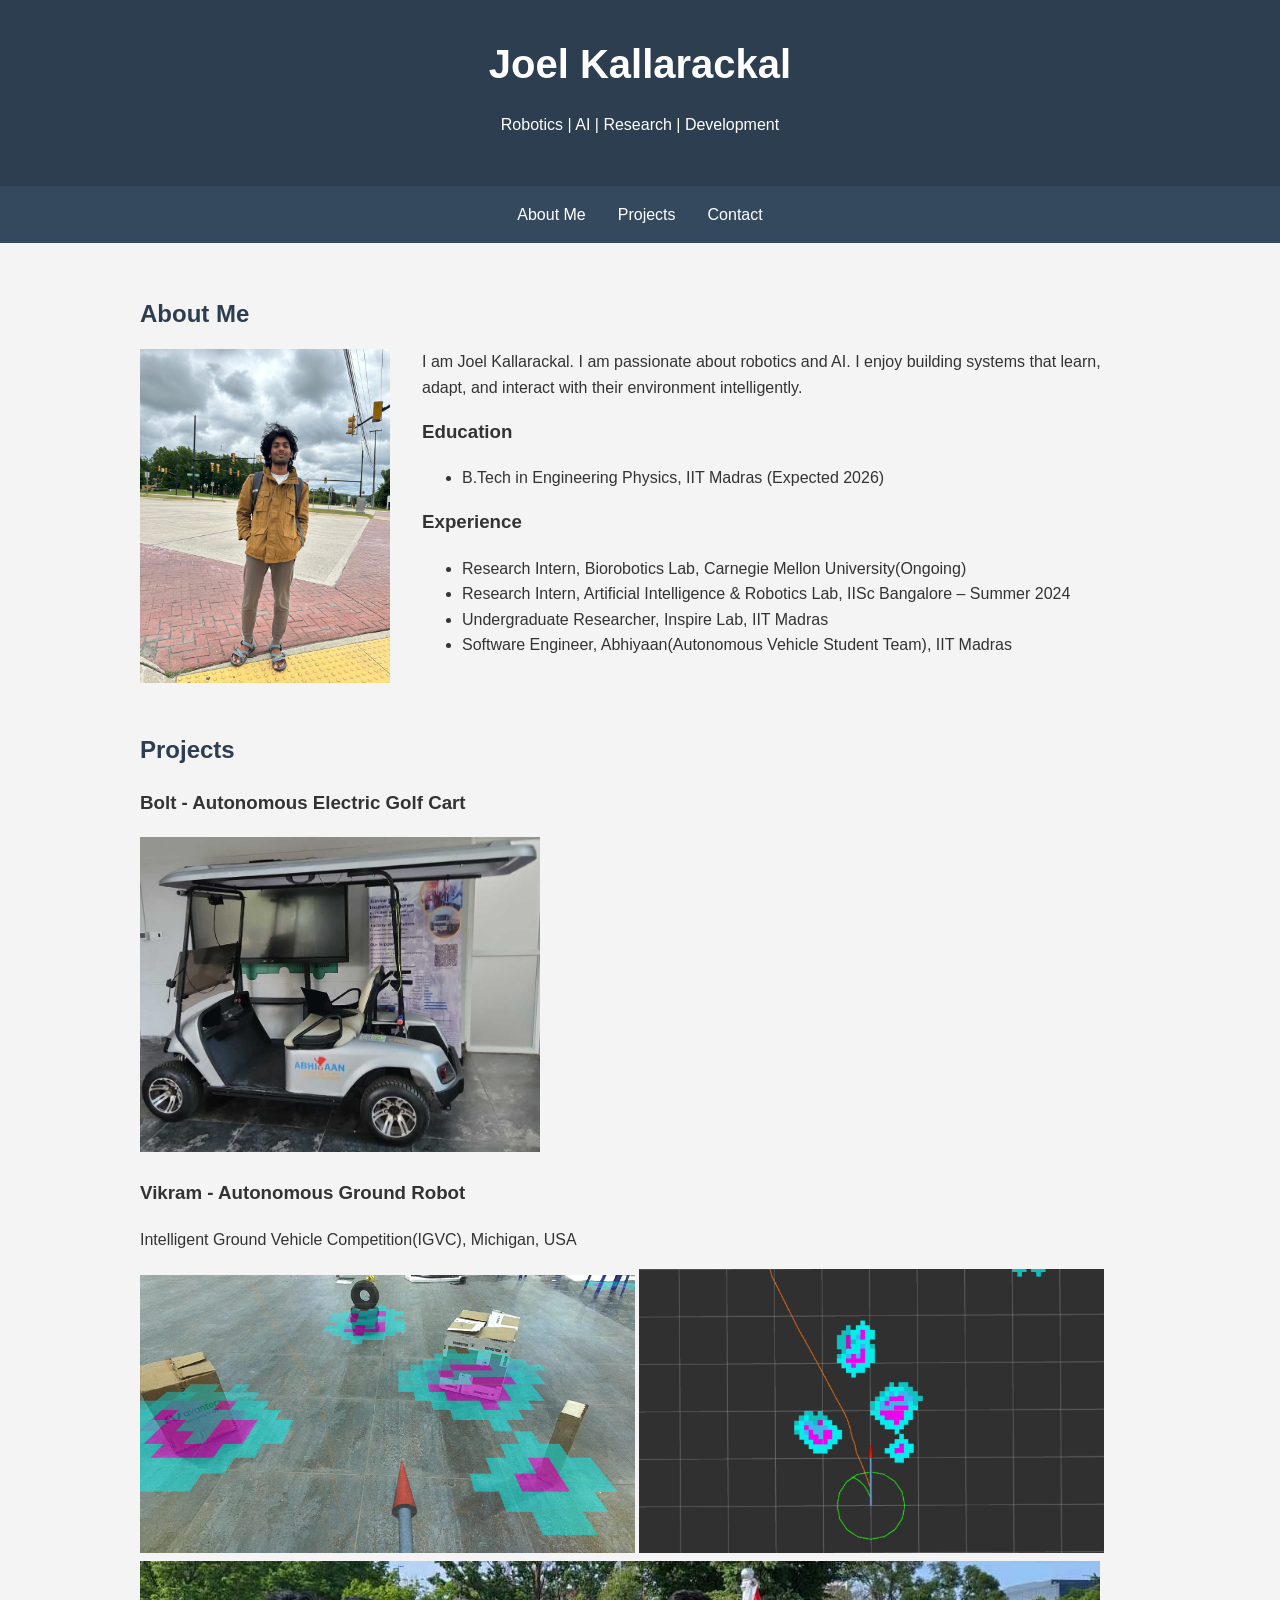
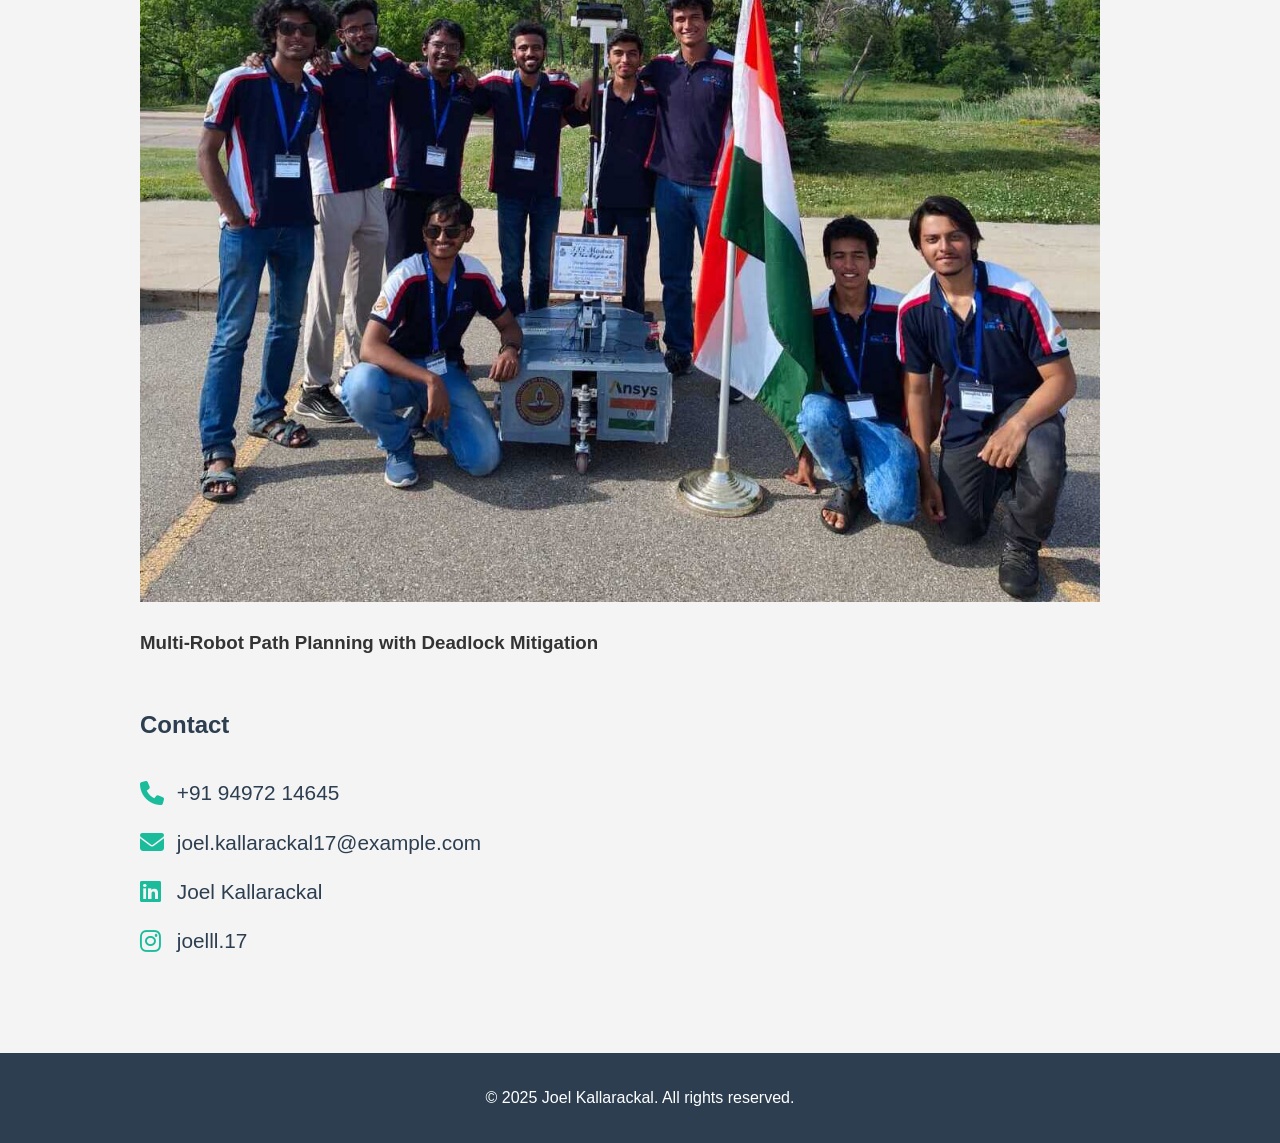
==== index.html @ 94cdd1f2 "minor changes" ====
<!DOCTYPE html>
<html lang="en">
<head>
  <meta charset="UTF-8" />
  <meta name="viewport" content="width=device-width, initial-scale=1" />
  <title>Joel Kallarackal</title>
  <!-- Font Awesome CDN for icons -->
  <link
    rel="stylesheet"
    href="https://cdnjs.cloudflare.com/ajax/libs/font-awesome/6.4.0/css/all.min.css"
    crossorigin="anonymous"
  />
  <style>
    body {
      margin: 0;
      font-family: Arial, sans-serif;
      line-height: 1.6;
      background-color: #f4f4f4;
      color: #333;
    }

    header {
      background: #2c3e50;
      color: #fff;
      padding: 2rem 1rem;
      text-align: center;
    }

    header h1 {
      margin: 0;
      font-size: 2.5rem;
    }

    nav {
      background: #34495e;
      display: flex;
      justify-content: center;
      flex-wrap: wrap;
    }

    nav a {
      color: #fff;
      padding: 1rem;
      text-decoration: none;
      transition: background 0.3s;
    }

    nav a:hover {
      background: #1abc9c;
    }

    .container {
      padding: 2rem;
      max-width: 1000px;
      margin: auto;
    }

    .section {
      margin-bottom: 3rem;
    }

    .section h2 {
      color: #2c3e50;
      margin-bottom: 1rem;
    }

    /* About Me Layout */
        .about-container {
      display: flex;
      flex-wrap: wrap;
      gap: 2rem;
      align-items: flex-start;
    }

    .about-container img {
      max-width: 250px;
      width: 100%;
      height: auto;
      object-fit: cover;
      border-radius: 0; /* Rectangular */
    }

    .about-text {
      flex: 1;
      min-width: 250px;
      margin-top: 0;
    }

    .about-text > * {
      margin-top: 0;
    }


    /* Projects media styling */
    .project-media {
      max-width: 100%;
      height: auto;
      margin: 0.5rem 0;
      border-radius: 8px;
    }

    /* Contact section layout similar to About Me */
    .contact-container {
      display: flex;
      flex-wrap: wrap;
      gap: 2rem;
      align-items: flex-start;
    }

    .contact-content {
      flex: 1;
      min-width: 250px;
    }

    .contact-list {
      list-style: none;
      padding: 0;
      margin: 0;
    }

    .contact-list li {
      margin: 1rem 0;
      font-size: 1.3rem;
      display: flex;
      align-items: center;
      gap: 0.8rem;
      color: #2c3e50;
    }

    .contact-list li i {
      color: #1abc9c;
      min-width: 24px;
      font-size: 1.5rem;
    }

    /* Remove underline from contact links */
    .contact-list li a {
      color: #2c3e50;
      text-decoration: none;
    }

    .contact-list li a:hover {
      text-decoration: underline;
      color: #1abc9c;
    }

    footer {
      text-align: center;
      padding: 2rem;
      background: #2c3e50;
      color: #fff;
    }

    @media (max-width: 600px) {
      header h1 {
        font-size: 1.8rem;
      }

      nav {
        flex-direction: column;
      }

      .about-container,
      .contact-container {
        flex-direction: column;
        align-items: center;
      }

      .about-text,
      .contact-content {
        text-align: center;
      }

      .contact-list li {
        justify-content: center;
      }
    }
  </style>
</head>
<body>
  <header>
    <h1>Joel Kallarackal</h1>
    <p>Robotics | AI | Research | Development</p>
  </header>

  <nav>
    <a href="#about">About Me</a>
    <a href="#projects">Projects</a>
    <a href="#contact">Contact</a>
  </nav>

  <div class="container">
    <section id="about" class="section">
      <h2>About Me</h2>
      <div class="about-container">
        <img src="media/me2.jpeg" alt="Joel's Photo" />
        <div class="about-text">
          <p>
            I am Joel Kallarackal. I am passionate about robotics and AI. I enjoy building systems that learn, adapt, and interact with their environment intelligently.
          </p>
          <h3>Education</h3>
          <ul>
            <li>B.Tech in Engineering Physics, IIT Madras (Expected 2026)</li>
            <!-- <li>IDDD in Robotics, IIT Madras</li>
            <li>Courses: Machine Learning, Motion Planning, Control Systems, Information Theory</li> -->
          </ul>
          <h3>Experience</h3>
          <ul>
            <li>Research Intern, Biorobotics Lab, Carnegie Mellon University(Ongoing)</li>
            <li>Research Intern, Artificial Intelligence & Robotics Lab, IISc Bangalore – Summer 2024</li>
            <li>Undergraduate Researcher, Inspire Lab, IIT Madras</li>
            <li>Software Engineer, Abhiyaan(Autonomous Vehicle Student Team), IIT Madras</li>
          </ul>
        </div>
      </div>
    </section>

    <section id="projects" class="section">
      <h2>Projects</h2>

      <div>
        <h3>Bolt - Autonomous Electric Golf Cart</h3>
        <!-- <p>SLAM and navigation in GPS-denied environments using LIO-SAM and FAST-LIO.</p> -->
        <!-- <img src="bolt.jpeg" alt="Bolt" class="project-media" />
        <video autoplay loop muted playsinline width="640">
          <source src="output.mp4" type="video/mp4" />
          Your browser does not support the video tag.
        </video> -->
        <div class="media-side-by-side">
          <img src="media/bolt.jpeg" alt="Project Image" class="side-photo" width="40%">
          <video autoplay loop muted playsinline width="56%" class="side-video">
            <source src="media/output.mp4" type="video/mp4">
            Your browser does not support the video tag.
          </video>
        </div>

      </div>

      <div>
        <h3>Vikram - Autonomous Ground Robot</h3>
        <p>Intelligent Ground Vehicle Competition(IGVC), Michigan, USA</p>
        <!-- <img src="media/igvc2.jpeg" alt="Vikram" class="project-media" width="400"/> -->
        <div class="media-side-by-side">
          <img src="media/path1.png" alt="Project Image" class="side-photo" width="49.5%">
          <img src="media/path2.png" alt="Project Image" class="side-photo" width="46.5%">
        </div>
        <img src="media/igvc2.jpeg" alt="Project Image" class="side-photo" width="96%">
      </div>

      <div>
        <h3>Multi-Robot Path Planning with Deadlock Mitigation</h3>
        <!-- <p>Implemented cooperative grid-based planning for differential drive robots.</p>
        <img src="media/multi-robot.jpg" alt="Multi Robot" class="project-media" /> -->
      </div>
    </section>

    <section id="contact" class="section">
      <h2>Contact</h2>
      <div class="contact-container">
        <div class="contact-content">
          <ul class="contact-list">
            <li><i class="fas fa-phone"></i>+91 94972 14645</li>
            <li><i class="fas fa-envelope"></i><a href="mailto:joel.kallarackal17@example.com">joel.kallarackal17@example.com</a></li>
            <li><i class="fab fa-linkedin"></i><a href="https://www.linkedin.com/in/joel-kallarackal-883b9b266/" target="_blank" rel="noopener noreferrer">Joel Kallarackal</a></li>
            <li><i class="fab fa-instagram"></i><a href="https://www.instagram.com/joelll.17" target="_blank" rel="noopener noreferrer">joelll.17</a></li>
          </ul>
        </div>
      </div>
    </section>
  </div>

  <footer>
    &copy; 2025 Joel Kallarackal. All rights reserved.
  </footer>
</body>
</html>
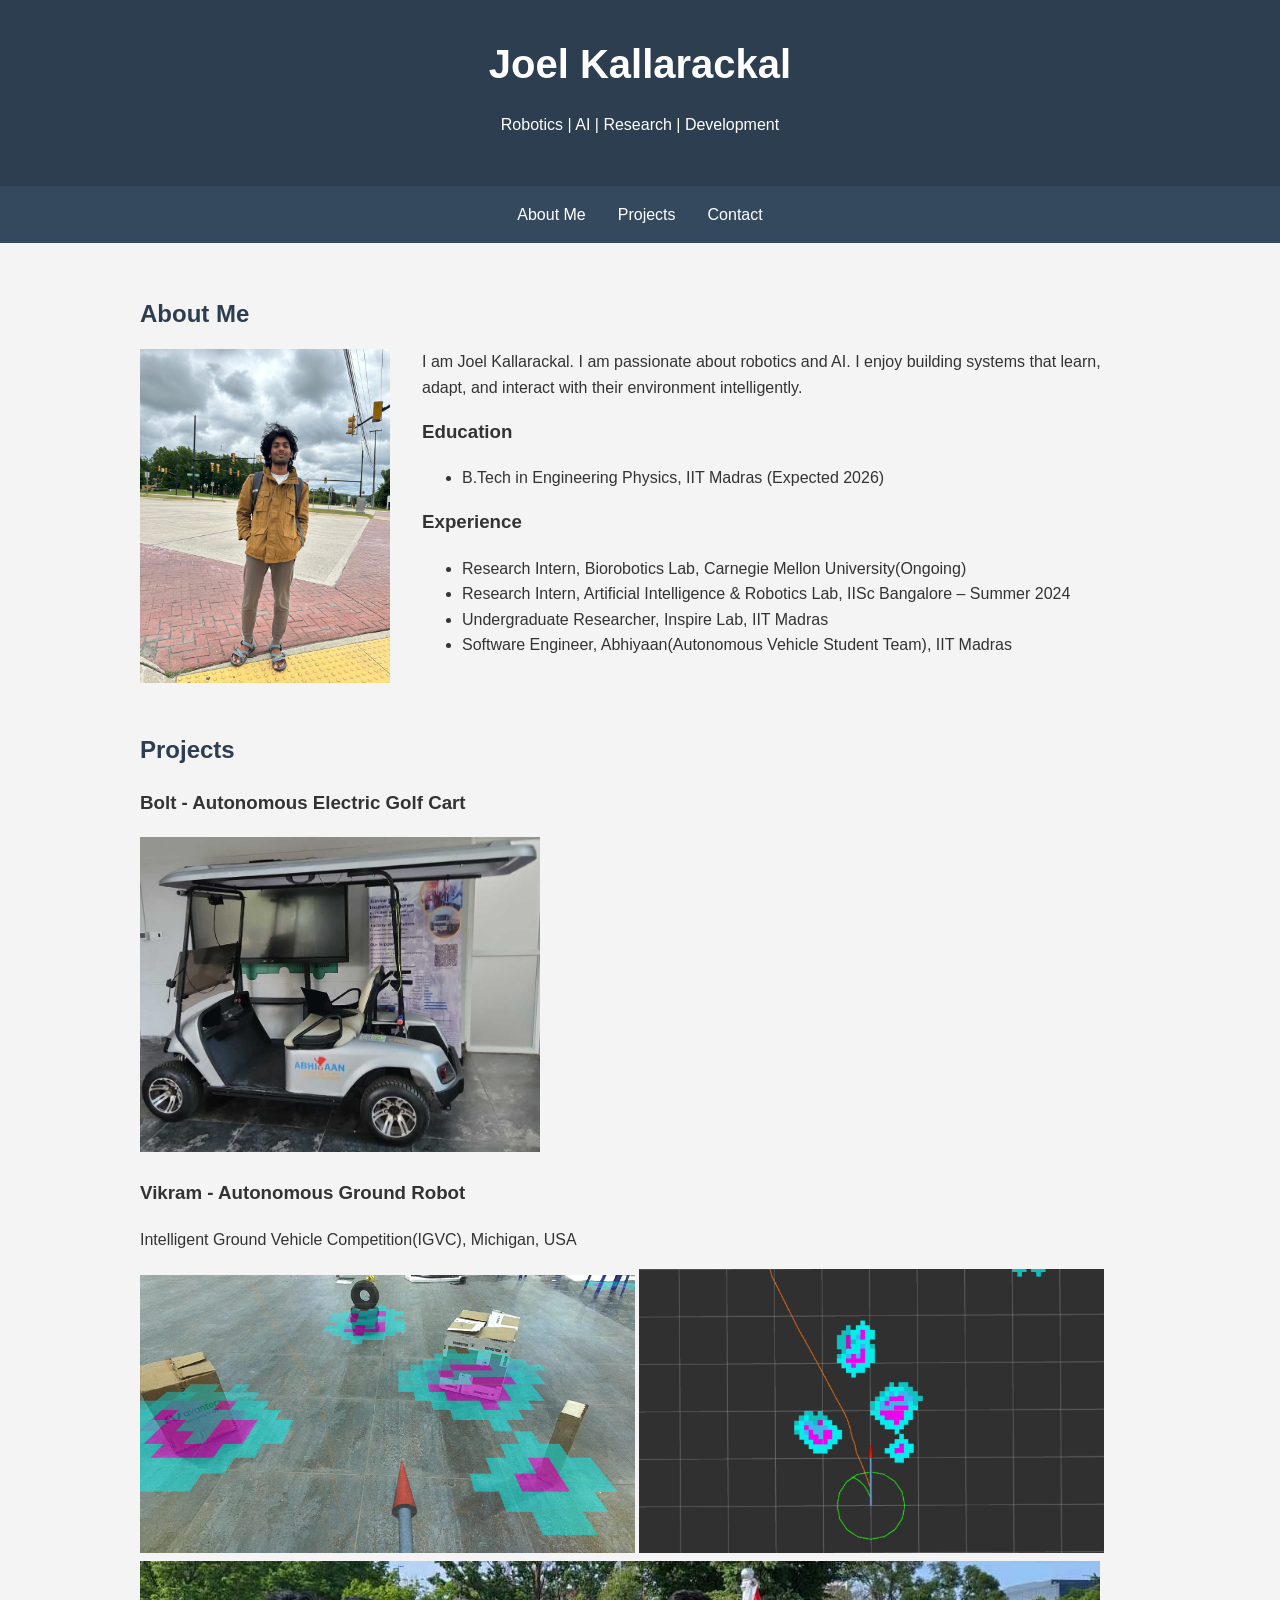
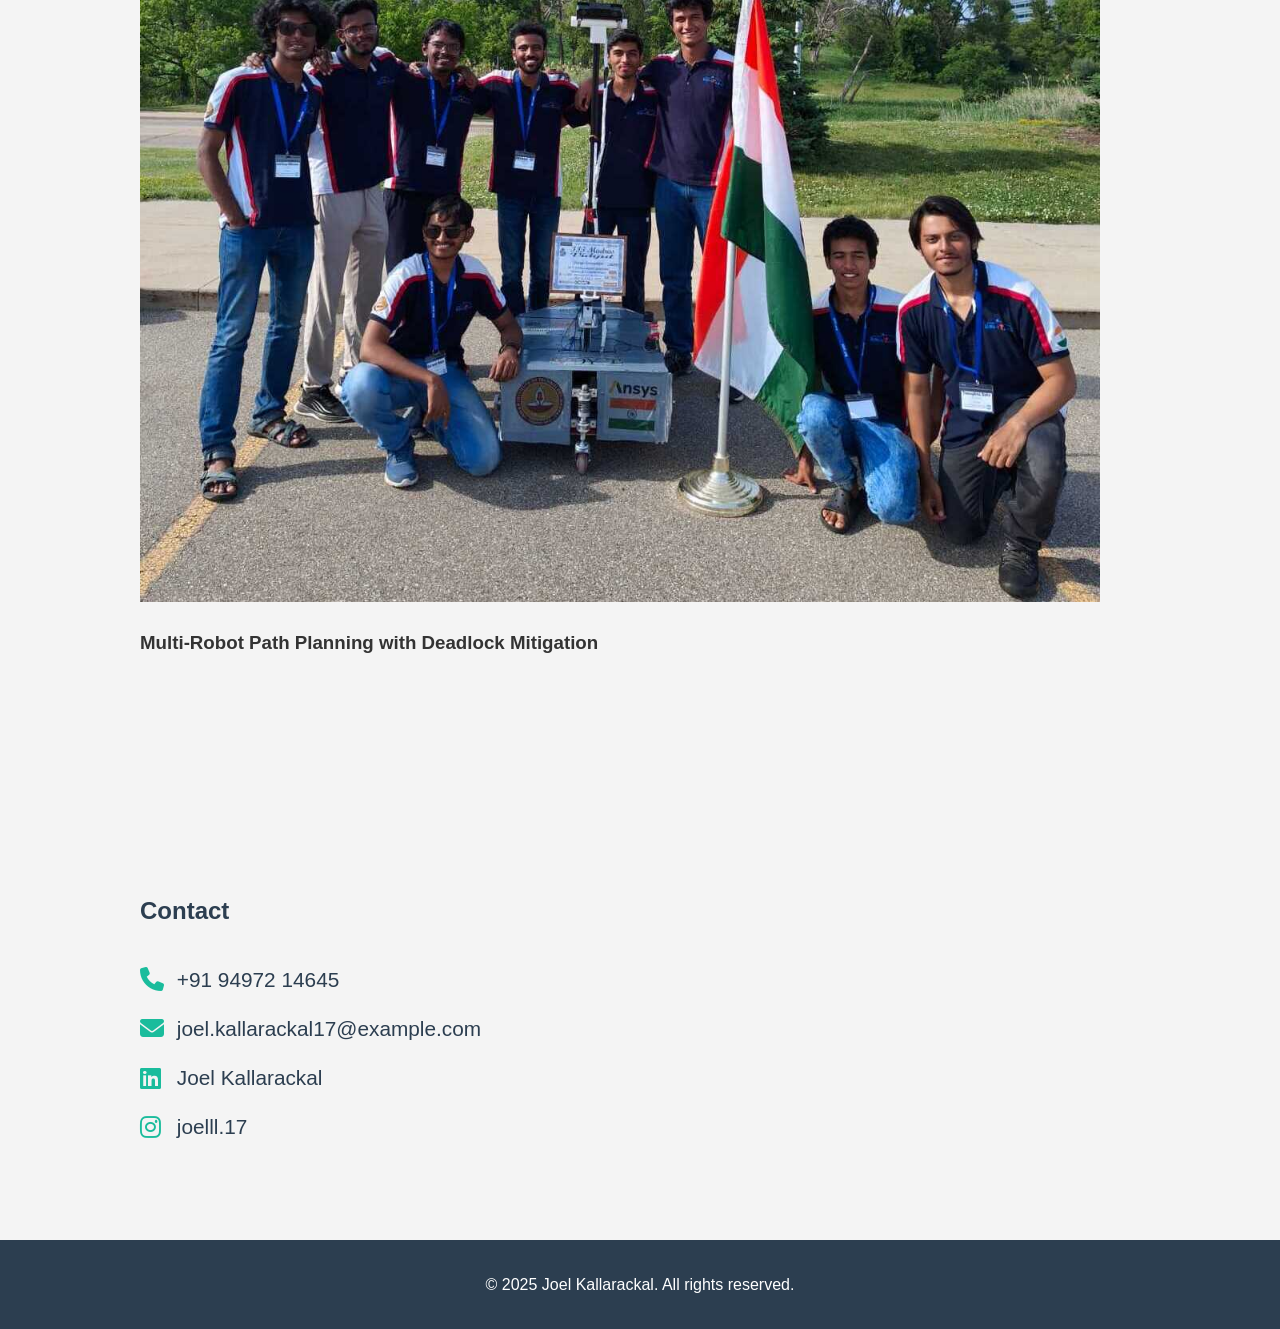
==== commit 43de71db: "added multi robot videos" ====
--- a/index.html
+++ b/index.html
@@ -251,6 +251,21 @@
         <h3>Multi-Robot Path Planning with Deadlock Mitigation</h3>
         <!-- <p>Implemented cooperative grid-based planning for differential drive robots.</p>
         <img src="media/multi-robot.jpg" alt="Multi Robot" class="project-media" /> -->
+        <div class="media-side-by-side">
+          <!-- <img src="media/20x20grid.mp4" alt="Project Image" class="side-photo" width="40%"> -->
+          <video autoplay loop muted playsinline width="32%" class="side-video">
+            <source src="media/20x20grid.mp4" type="video/mp4">
+            Your browser does not support the video tag.
+          </video>
+          <video autoplay loop muted playsinline width="32%" class="side-video">
+            <source src="media/junction_collision_fixed.mp4" type="video/mp4">
+            Your browser does not support the video tag.
+          </video>
+          <video autoplay loop muted playsinline width="32%" class="side-video">
+            <source src="media/narrow_space_cornering.mp4" type="video/mp4">
+            Your browser does not support the video tag.
+          </video>
+        </div>
       </div>
     </section>
 
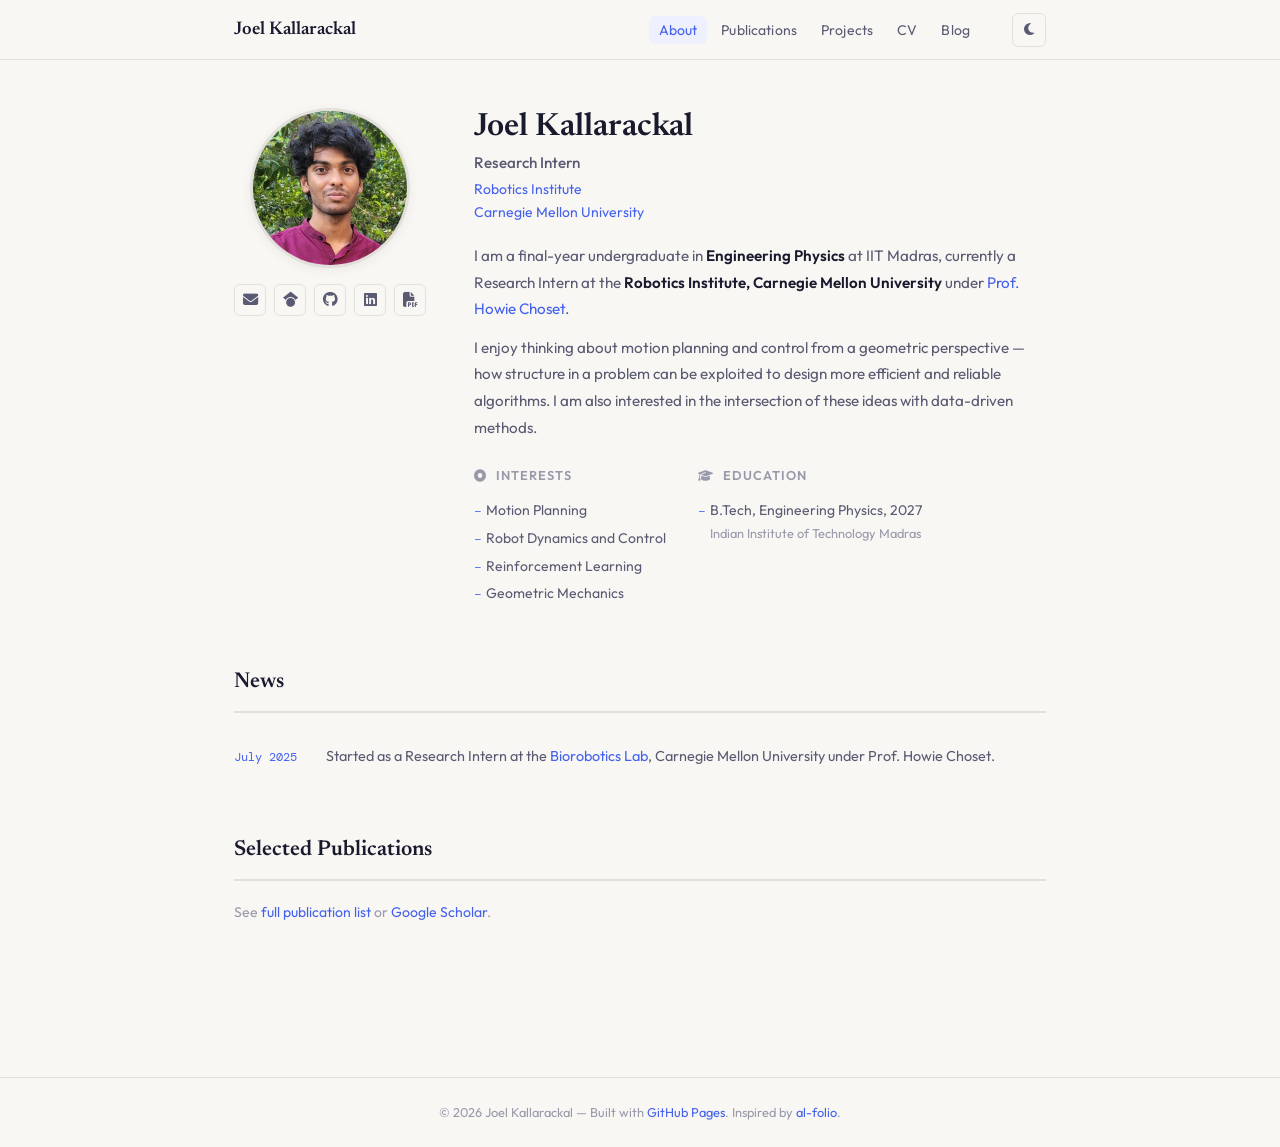
==== commit 86282731: "first commit" ====
--- a/index.html
+++ b/index.html
@@ -2,290 +2,121 @@
 <html lang="en">
 <head>
   <meta charset="UTF-8" />
-  <meta name="viewport" content="width=device-width, initial-scale=1" />
-  <title>Joel Kallarackal</title>
-  <!-- Font Awesome CDN for icons -->
-  <link
-    rel="stylesheet"
-    href="https://cdnjs.cloudflare.com/ajax/libs/font-awesome/6.4.0/css/all.min.css"
-    crossorigin="anonymous"
-  />
-  <style>
-    body {
-      margin: 0;
-      font-family: Arial, sans-serif;
-      line-height: 1.6;
-      background-color: #f4f4f4;
-      color: #333;
-    }
-
-    header {
-      background: #2c3e50;
-      color: #fff;
-      padding: 2rem 1rem;
-      text-align: center;
-    }
-
-    header h1 {
-      margin: 0;
-      font-size: 2.5rem;
-    }
-
-    nav {
-      background: #34495e;
-      display: flex;
-      justify-content: center;
-      flex-wrap: wrap;
-    }
-
-    nav a {
-      color: #fff;
-      padding: 1rem;
-      text-decoration: none;
-      transition: background 0.3s;
-    }
-
-    nav a:hover {
-      background: #1abc9c;
-    }
-
-    .container {
-      padding: 2rem;
-      max-width: 1000px;
-      margin: auto;
-    }
-
-    .section {
-      margin-bottom: 3rem;
-    }
-
-    .section h2 {
-      color: #2c3e50;
-      margin-bottom: 1rem;
-    }
-
-    /* About Me Layout */
-        .about-container {
-      display: flex;
-      flex-wrap: wrap;
-      gap: 2rem;
-      align-items: flex-start;
-    }
-
-    .about-container img {
-      max-width: 250px;
-      width: 100%;
-      height: auto;
-      object-fit: cover;
-      border-radius: 0; /* Rectangular */
-    }
-
-    .about-text {
-      flex: 1;
-      min-width: 250px;
-      margin-top: 0;
-    }
-
-    .about-text > * {
-      margin-top: 0;
-    }
-
-
-    /* Projects media styling */
-    .project-media {
-      max-width: 100%;
-      height: auto;
-      margin: 0.5rem 0;
-      border-radius: 8px;
-    }
-
-    /* Contact section layout similar to About Me */
-    .contact-container {
-      display: flex;
-      flex-wrap: wrap;
-      gap: 2rem;
-      align-items: flex-start;
-    }
-
-    .contact-content {
-      flex: 1;
-      min-width: 250px;
-    }
-
-    .contact-list {
-      list-style: none;
-      padding: 0;
-      margin: 0;
-    }
-
-    .contact-list li {
-      margin: 1rem 0;
-      font-size: 1.3rem;
-      display: flex;
-      align-items: center;
-      gap: 0.8rem;
-      color: #2c3e50;
-    }
-
-    .contact-list li i {
-      color: #1abc9c;
-      min-width: 24px;
-      font-size: 1.5rem;
-    }
-
-    /* Remove underline from contact links */
-    .contact-list li a {
-      color: #2c3e50;
-      text-decoration: none;
-    }
-
-    .contact-list li a:hover {
-      text-decoration: underline;
-      color: #1abc9c;
-    }
-
-    footer {
-      text-align: center;
-      padding: 2rem;
-      background: #2c3e50;
-      color: #fff;
-    }
-
-    @media (max-width: 600px) {
-      header h1 {
-        font-size: 1.8rem;
-      }
-
-      nav {
-        flex-direction: column;
-      }
-
-      .about-container,
-      .contact-container {
-        flex-direction: column;
-        align-items: center;
-      }
-
-      .about-text,
-      .contact-content {
-        text-align: center;
-      }
-
-      .contact-list li {
-        justify-content: center;
-      }
-    }
-  </style>
+  <meta name="viewport" content="width=device-width, initial-scale=1.0" />
+  <title>About | Joel Kallarackal</title>
+  <link rel="stylesheet" href="assets/css/main.css" />
+  <link rel="preconnect" href="https://fonts.googleapis.com" />
+  <link href="https://fonts.googleapis.com/css2?family=Newsreader:ital,wght@0,300;0,400;0,600;1,300;1,400&family=DM+Mono:wght@300;400&family=Outfit:wght@300;400;500;600&display=swap" rel="stylesheet" />
+  <link rel="stylesheet" href="https://cdnjs.cloudflare.com/ajax/libs/font-awesome/6.5.0/css/all.min.css" />
 </head>
 <body>
-  <header>
-    <h1>Joel Kallarackal</h1>
-    <p>Robotics | AI | Research | Development</p>
-  </header>
 
-  <nav>
-    <a href="#about">About Me</a>
-    <a href="#projects">Projects</a>
-    <a href="#contact">Contact</a>
+  <!-- NAV -->
+  <nav class="navbar">
+    <div class="nav-inner">
+      <a class="nav-brand" href="index.html">Joel Kallarackal</a>
+      <ul class="nav-links">
+        <li><a href="index.html" class="active">About</a></li>
+        <li><a href="publications.html">Publications</a></li>
+        <li><a href="projects.html">Projects</a></li>
+        <li><a href="assets/pdf/cv.pdf" target="_blank">CV</a></li>
+        <li><a href="blog.html">Blog</a></li>
+      </ul>
+      <button class="theme-toggle" id="themeToggle" aria-label="Toggle theme">
+        <i class="fa-solid fa-moon"></i>
+      </button>
+    </div>
   </nav>
 
-  <div class="container">
-    <section id="about" class="section">
-      <h2>About Me</h2>
-      <div class="about-container">
-        <img src="media/me2.jpeg" alt="Joel's Photo" />
-        <div class="about-text">
-          <p>
-            I am Joel Kallarackal. I am passionate about robotics and AI. I enjoy building systems that learn, adapt, and interact with their environment intelligently.
+  <!-- MAIN -->
+  <main class="container page-about">
+
+    <!-- PROFILE SECTION -->
+    <section class="profile-section">
+      <div class="profile-left">
+        <div class="profile-img-wrap">
+          <img src="assets/img/me3.jpeg" alt="Joel Kallarackal" class="profile-img" onerror="this.src='https://ui-avatars.com/api/?name=Jane+Doe&size=240&background=c9d6df&color=2c3e50&bold=true&font-size=0.35'" />
+        </div>
+        <div class="profile-social">
+          <a href="mailto:jkallara@andrew.cmu.edu" title="Email"><i class="fa-solid fa-envelope"></i></a>
+          <a href="https://scholar.google.com" title="Google Scholar" target="_blank"><i class="fa-brands fa-google-scholar"></i></a>
+          <a href="https://github.com/joel-kallarackal" title="GitHub" target="_blank"><i class="fa-brands fa-github"></i></a>
+          <a href="https://www.linkedin.com/in/joel-george-kallarackal/" title="LinkedIn" target="_blank"><i class="fa-brands fa-linkedin"></i></a>
+          <a href="assets/pdf/cv.pdf" title="Download CV" target="_blank"><i class="fa-solid fa-file-pdf"></i></a>
+        </div>
+      </div>
+
+      <div class="profile-right">
+        <h1 class="profile-name">Joel Kallarackal</h1>
+        <p class="profile-position">Research Intern</p>
+        <p class="profile-affil">
+          <a href="https://cs.university.edu" target="_blank">Robotics Institute</a><br />
+          <a href="https://university.edu" target="_blank">Carnegie Mellon University</a>
+        </p>
+
+        <p class="profile-bio">
+          I am a final-year undergraduate in <strong>Engineering Physics</strong>  at IIT Madras, currently a Research Intern at the <strong>Robotics Institute, Carnegie Mellon University</strong> under  <a href="https://www.ri.cmu.edu/ri-faculty/howie-choset/">Prof. Howie Choset</a>. 
           </p>
-          <h3>Education</h3>
-          <ul>
-            <li>B.Tech in Engineering Physics, IIT Madras (Expected 2026)</li>
-            <!-- <li>IDDD in Robotics, IIT Madras</li>
-            <li>Courses: Machine Learning, Motion Planning, Control Systems, Information Theory</li> -->
-          </ul>
-          <h3>Experience</h3>
-          <ul>
-            <li>Research Intern, Biorobotics Lab, Carnegie Mellon University(Ongoing)</li>
-            <li>Research Intern, Artificial Intelligence & Robotics Lab, IISc Bangalore – Summer 2024</li>
-            <li>Undergraduate Researcher, Inspire Lab, IIT Madras</li>
-            <li>Software Engineer, Abhiyaan(Autonomous Vehicle Student Team), IIT Madras</li>
-          </ul>
+
+        <p class="profile-bio">
+          <!-- My research focuses on snake robot locomotion and planning — including gait development for complex pipe networks, motion planning for confined spaces, and dynamics and control of underwater snake robots. I am broadly interested in motion planning, controls and geometric mechanics.
+          Previously, I developed autonomous navigation systems for ground vehicles at IIT Madras and have worked on problems spanning surgical robotics and reinforcement learning. -->
+          I enjoy thinking about motion planning and control from a geometric perspective — how structure in a problem can be exploited to design more efficient and reliable algorithms. 
+          I am also interested in the intersection of these ideas with data-driven methods.
+        </p>
+
+        <div class="profile-interests">
+          <div class="interest-col">
+            <h3><i class="fa-solid fa-circle-dot"></i> Interests</h3>
+            <ul>
+              <li>Motion Planning</li>
+              <li>Robot Dynamics and Control</li>
+              <li>Reinforcement Learning</li>
+              <li>Geometric Mechanics</li>
+            </ul>
+          </div>
+          <div class="interest-col">
+            <h3><i class="fa-solid fa-graduation-cap"></i> Education</h3>
+            <ul class="edu-list">
+              <li>
+                <span class="edu-degree">B.Tech, Engineering Physics, 2027</span>
+                <span class="edu-school">Indian Institute of Technology Madras</span>
+              </li>
+            </ul>
+          </div>
         </div>
       </div>
     </section>
 
-    <section id="projects" class="section">
-      <h2>Projects</h2>
-
-      <div>
-        <h3>Bolt - Autonomous Electric Golf Cart</h3>
-        <!-- <p>SLAM and navigation in GPS-denied environments using LIO-SAM and FAST-LIO.</p> -->
-        <!-- <img src="bolt.jpeg" alt="Bolt" class="project-media" />
-        <video autoplay loop muted playsinline width="640">
-          <source src="output.mp4" type="video/mp4" />
-          Your browser does not support the video tag.
-        </video> -->
-        <div class="media-side-by-side">
-          <img src="media/bolt.jpeg" alt="Project Image" class="side-photo" width="40%">
-          <video autoplay loop muted playsinline width="56%" class="side-video">
-            <source src="media/output.mp4" type="video/mp4">
-            Your browser does not support the video tag.
-          </video>
-        </div>
-
-      </div>
-
-      <div>
-        <h3>Vikram - Autonomous Ground Robot</h3>
-        <p>Intelligent Ground Vehicle Competition(IGVC), Michigan, USA</p>
-        <!-- <img src="media/igvc2.jpeg" alt="Vikram" class="project-media" width="400"/> -->
-        <div class="media-side-by-side">
-          <img src="media/path1.png" alt="Project Image" class="side-photo" width="49.5%">
-          <img src="media/path2.png" alt="Project Image" class="side-photo" width="46.5%">
-        </div>
-        <img src="media/igvc2.jpeg" alt="Project Image" class="side-photo" width="96%">
-      </div>
-
-      <div>
-        <h3>Multi-Robot Path Planning with Deadlock Mitigation</h3>
-        <!-- <p>Implemented cooperative grid-based planning for differential drive robots.</p>
-        <img src="media/multi-robot.jpg" alt="Multi Robot" class="project-media" /> -->
-        <div class="media-side-by-side">
-          <!-- <img src="media/20x20grid.mp4" alt="Project Image" class="side-photo" width="40%"> -->
-          <video autoplay loop muted playsinline width="32%" class="side-video">
-            <source src="media/20x20grid.mp4" type="video/mp4">
-            Your browser does not support the video tag.
-          </video>
-          <video autoplay loop muted playsinline width="32%" class="side-video">
-            <source src="media/junction_collision_fixed.mp4" type="video/mp4">
-            Your browser does not support the video tag.
-          </video>
-          <video autoplay loop muted playsinline width="32%" class="side-video">
-            <source src="media/narrow_space_cornering.mp4" type="video/mp4">
-            Your browser does not support the video tag.
-          </video>
+    <!-- NEWS -->
+    <section class="content-section">
+      <h2 class="section-title">News</h2>
+      <div class="news-list">
+        <div class="news-item">
+          <span class="news-date">July 2025</span>
+          <span class="news-text">Started as a Research Intern at the <a href="https://biorobotics.org/">Biorobotics Lab</a>, Carnegie Mellon University under Prof. Howie Choset.</span>
         </div>
       </div>
     </section>
 
-    <section id="contact" class="section">
-      <h2>Contact</h2>
-      <div class="contact-container">
-        <div class="contact-content">
-          <ul class="contact-list">
-            <li><i class="fas fa-phone"></i>+91 94972 14645</li>
-            <li><i class="fas fa-envelope"></i><a href="mailto:joel.kallarackal17@example.com">joel.kallarackal17@example.com</a></li>
-            <li><i class="fab fa-linkedin"></i><a href="https://www.linkedin.com/in/joel-kallarackal-883b9b266/" target="_blank" rel="noopener noreferrer">Joel Kallarackal</a></li>
-            <li><i class="fab fa-instagram"></i><a href="https://www.instagram.com/joelll.17" target="_blank" rel="noopener noreferrer">joelll.17</a></li>
-          </ul>
-        </div>
+    <!-- SELECTED PUBLICATIONS -->
+    <section class="content-section">
+      <h2 class="section-title">Selected Publications</h2>
+      <p class="section-sub">See <a href="publications.html">full publication list</a> or <a href="https://scholar.google.com" target="_blank">Google Scholar</a>.</p>
+
+      <div class="pub-list">
+
       </div>
     </section>
-  </div>
 
-  <footer>
-    &copy; 2025 Joel Kallarackal. All rights reserved.
+  </main>
+
+  <footer class="site-footer">
+    <div class="footer-inner">
+      <p>© 2026 Joel Kallarackal &mdash; Built with <a href="https://pages.github.com" target="_blank">GitHub Pages</a>. Inspired by <a href="https://github.com/alshedivat/al-folio" target="_blank">al-folio</a>.</p>
+    </div>
   </footer>
+
+  <script src="assets/js/main.js"></script>
 </body>
 </html>
--- a/assets/css/main.css
+++ b/assets/css/main.css
@@ -0,0 +1,687 @@
+/* ============================================================
+   AL-FOLIO INSPIRED THEME
+   Clean academic portfolio CSS
+   ============================================================ */
+
+/* --- CSS VARIABLES (Light Mode) --- */
+:root {
+  --bg:           #f9f7f4;
+  --bg-card:      #ffffff;
+  --bg-nav:       rgba(249, 247, 244, 0.92);
+  --text:         #1a1a2e;
+  --text-muted:   #5a5a72;
+  --text-faint:   #9999aa;
+  --accent:       #4361ee;
+  --accent-light: #eef0fd;
+  --border:       #e2e0db;
+  --tag-bg:       #eef0fd;
+  --tag-text:     #4361ee;
+  --tag-border:   #c5ccf8;
+  --shadow:       0 2px 12px rgba(0,0,0,0.06);
+  --radius:       8px;
+  --nav-h:        60px;
+  --font-body:    'Outfit', sans-serif;
+  --font-serif:   'Newsreader', Georgia, serif;
+  --font-mono:    'DM Mono', monospace;
+  --max-w:        860px;
+  --transition:   0.2s ease;
+}
+
+/* --- DARK MODE --- */
+[data-theme="dark"] {
+  --bg:           #0f1117;
+  --bg-card:      #181c24;
+  --bg-nav:       rgba(15, 17, 23, 0.94);
+  --text:         #e8e6f0;
+  --text-muted:   #9b99b0;
+  --text-faint:   #55536a;
+  --accent:       #6c8aff;
+  --accent-light: #1c2040;
+  --border:       #2a2d3a;
+  --tag-bg:       #1c2040;
+  --tag-text:     #8aa3ff;
+  --tag-border:   #2e3560;
+  --shadow:       0 2px 16px rgba(0,0,0,0.25);
+}
+
+/* --- RESET & BASE --- */
+*, *::before, *::after { box-sizing: border-box; margin: 0; padding: 0; }
+
+html {
+  scroll-behavior: smooth;
+  font-size: 16px;
+}
+
+body {
+  font-family: var(--font-body);
+  background: var(--bg);
+  color: var(--text);
+  line-height: 1.7;
+  transition: background var(--transition), color var(--transition);
+  -webkit-font-smoothing: antialiased;
+}
+
+a {
+  color: var(--accent);
+  text-decoration: none;
+  transition: opacity var(--transition);
+}
+a:hover { opacity: 0.75; }
+
+strong { font-weight: 600; }
+
+ul { list-style: none; }
+
+img { max-width: 100%; display: block; }
+
+/* --- NAVBAR --- */
+.navbar {
+  position: sticky;
+  top: 0;
+  z-index: 100;
+  height: var(--nav-h);
+  background: var(--bg-nav);
+  border-bottom: 1px solid var(--border);
+  backdrop-filter: blur(10px);
+  -webkit-backdrop-filter: blur(10px);
+  transition: background var(--transition);
+}
+
+.nav-inner {
+  max-width: var(--max-w);
+  margin: 0 auto;
+  padding: 0 24px;
+  height: 100%;
+  display: flex;
+  align-items: center;
+  gap: 32px;
+}
+
+.nav-brand {
+  font-family: var(--font-serif);
+  font-size: 1.15rem;
+  font-weight: 600;
+  color: var(--text);
+  white-space: nowrap;
+  margin-right: auto;
+}
+.nav-brand:hover { opacity: 0.75; }
+
+.nav-links {
+  display: flex;
+  gap: 4px;
+  align-items: center;
+}
+
+.nav-links a {
+  color: var(--text-muted);
+  font-size: 0.875rem;
+  font-weight: 400;
+  padding: 5px 10px;
+  border-radius: 6px;
+  transition: background var(--transition), color var(--transition);
+  letter-spacing: 0.01em;
+}
+.nav-links a:hover,
+.nav-links a.active {
+  background: var(--accent-light);
+  color: var(--accent);
+  opacity: 1;
+}
+
+.theme-toggle {
+  background: none;
+  border: 1px solid var(--border);
+  border-radius: 6px;
+  width: 34px;
+  height: 34px;
+  cursor: pointer;
+  color: var(--text-muted);
+  font-size: 0.85rem;
+  display: flex;
+  align-items: center;
+  justify-content: center;
+  transition: border-color var(--transition), background var(--transition), color var(--transition);
+  flex-shrink: 0;
+}
+.theme-toggle:hover {
+  background: var(--accent-light);
+  color: var(--accent);
+  border-color: var(--accent);
+}
+
+/* --- CONTAINER --- */
+.container {
+  max-width: var(--max-w);
+  margin: 0 auto;
+  padding: 48px 24px 80px;
+}
+
+/* --- PROFILE SECTION --- */
+.profile-section {
+  display: flex;
+  gap: 48px;
+  margin-bottom: 56px;
+}
+
+.profile-left {
+  flex-shrink: 0;
+  display: flex;
+  flex-direction: column;
+  align-items: center;
+  gap: 16px;
+}
+
+.profile-img-wrap {
+  width: 160px;
+  height: 160px;
+  border-radius: 50%;
+  overflow: hidden;
+  border: 3px solid var(--border);
+  box-shadow: var(--shadow);
+}
+
+.profile-img {
+  width: 100%;
+  height: 100%;
+  object-fit: cover;
+}
+
+.profile-social {
+  display: flex;
+  flex-wrap: wrap;
+  justify-content: center;
+  gap: 8px;
+}
+
+.profile-social a {
+  width: 32px;
+  height: 32px;
+  border-radius: 6px;
+  display: flex;
+  align-items: center;
+  justify-content: center;
+  font-size: 0.95rem;
+  color: var(--text-muted);
+  border: 1px solid var(--border);
+  transition: all var(--transition);
+}
+.profile-social a:hover {
+  color: var(--accent);
+  border-color: var(--accent);
+  background: var(--accent-light);
+  opacity: 1;
+}
+
+.profile-right {
+  flex: 1;
+  min-width: 0;
+}
+
+.profile-name {
+  font-family: var(--font-serif);
+  font-size: 2rem;
+  font-weight: 600;
+  color: var(--text);
+  line-height: 1.2;
+  margin-bottom: 4px;
+}
+
+.profile-position {
+  font-size: 0.95rem;
+  font-weight: 500;
+  color: var(--text-muted);
+  margin-bottom: 2px;
+}
+
+.profile-affil {
+  font-size: 0.875rem;
+  color: var(--text-faint);
+  margin-bottom: 20px;
+  line-height: 1.6;
+}
+.profile-affil a { color: var(--accent); }
+
+.profile-bio {
+  font-size: 0.95rem;
+  color: var(--text-muted);
+  margin-bottom: 12px;
+  line-height: 1.75;
+}
+.profile-bio strong { color: var(--text); }
+.profile-bio a { color: var(--accent); }
+
+.profile-interests {
+  display: flex;
+  gap: 32px;
+  margin-top: 24px;
+}
+
+.interest-col h3 {
+  font-size: 0.8rem;
+  font-weight: 600;
+  text-transform: uppercase;
+  letter-spacing: 0.08em;
+  color: var(--text-faint);
+  margin-bottom: 10px;
+}
+.interest-col h3 i { margin-right: 5px; font-size: 0.75rem; }
+
+.interest-col ul li {
+  font-size: 0.875rem;
+  color: var(--text-muted);
+  padding: 2px 0;
+  padding-left: 12px;
+  position: relative;
+}
+.interest-col ul li::before {
+  content: '–';
+  position: absolute;
+  left: 0;
+  color: var(--accent);
+  font-weight: 300;
+}
+
+.edu-list li {
+  padding: 4px 0 4px 12px;
+}
+
+.edu-degree {
+  display: block;
+  font-size: 0.875rem;
+  color: var(--text-muted);
+}
+
+.edu-school {
+  display: block;
+  font-size: 0.8rem;
+  color: var(--text-faint);
+}
+
+/* --- SECTIONS --- */
+.content-section {
+  margin-bottom: 52px;
+}
+
+.section-title {
+  font-family: var(--font-serif);
+  font-size: 1.35rem;
+  font-weight: 600;
+  color: var(--text);
+  border-bottom: 2px solid var(--border);
+  padding-bottom: 10px;
+  margin-bottom: 20px;
+}
+
+.section-sub {
+  font-size: 0.875rem;
+  color: var(--text-faint);
+  margin-bottom: 20px;
+}
+.section-sub a { color: var(--accent); }
+
+/* --- NEWS --- */
+.news-list {
+  display: flex;
+  flex-direction: column;
+  gap: 0;
+}
+
+.news-item {
+  display: flex;
+  gap: 20px;
+  padding: 12px 0;
+  border-bottom: 1px solid var(--border);
+  font-size: 0.9rem;
+  align-items: baseline;
+}
+.news-item:last-child { border-bottom: none; }
+
+.news-date {
+  font-family: var(--font-mono);
+  font-size: 0.78rem;
+  color: var(--accent);
+  white-space: nowrap;
+  min-width: 72px;
+}
+
+.news-text {
+  color: var(--text-muted);
+  line-height: 1.6;
+}
+.news-text a { color: var(--accent); }
+.news-text strong { color: var(--text); }
+
+/* --- PUBLICATIONS --- */
+.pub-list {
+  display: flex;
+  flex-direction: column;
+  gap: 0;
+}
+
+.pub-item {
+  display: flex;
+  gap: 20px;
+  padding: 18px 0;
+  border-bottom: 1px solid var(--border);
+}
+.pub-item:last-child { border-bottom: none; }
+
+.pub-year {
+  font-family: var(--font-mono);
+  font-size: 0.78rem;
+  color: var(--text-faint);
+  min-width: 42px;
+  padding-top: 3px;
+}
+
+.pub-body { flex: 1; }
+
+.pub-title {
+  font-size: 0.95rem;
+  font-weight: 600;
+  color: var(--text);
+  margin-bottom: 3px;
+  line-height: 1.5;
+}
+
+.pub-authors {
+  font-size: 0.85rem;
+  color: var(--text-muted);
+  margin-bottom: 2px;
+}
+
+.pub-venue {
+  font-size: 0.82rem;
+  color: var(--text-faint);
+  margin-bottom: 8px;
+}
+
+.pub-links {
+  display: flex;
+  flex-wrap: wrap;
+  gap: 6px;
+}
+
+.pub-tag {
+  font-size: 0.75rem;
+  font-weight: 500;
+  padding: 2px 8px;
+  border-radius: 4px;
+  background: var(--tag-bg);
+  color: var(--tag-text);
+  border: 1px solid var(--tag-border);
+  cursor: pointer;
+  transition: all var(--transition);
+}
+.pub-tag:hover {
+  background: var(--accent);
+  color: #fff;
+  border-color: var(--accent);
+  opacity: 1;
+}
+
+.pub-abstract {
+  margin-top: 10px;
+  font-size: 0.85rem;
+  color: var(--text-muted);
+  line-height: 1.7;
+  padding: 10px 14px;
+  background: var(--accent-light);
+  border-left: 3px solid var(--accent);
+  border-radius: 0 var(--radius) var(--radius) 0;
+}
+.pub-abstract.hidden { display: none; }
+
+/* --- FOOTER --- */
+.site-footer {
+  border-top: 1px solid var(--border);
+  padding: 24px;
+}
+.footer-inner {
+  max-width: var(--max-w);
+  margin: 0 auto;
+  font-size: 0.8rem;
+  color: var(--text-faint);
+  text-align: center;
+}
+.footer-inner a { color: var(--accent); }
+
+/* ============================================================
+   PUBLICATIONS PAGE
+   ============================================================ */
+.pub-filter-bar {
+  display: flex;
+  gap: 8px;
+  flex-wrap: wrap;
+  margin-bottom: 28px;
+}
+
+.filter-btn {
+  font-size: 0.8rem;
+  padding: 5px 14px;
+  border-radius: 20px;
+  border: 1px solid var(--border);
+  background: transparent;
+  color: var(--text-muted);
+  cursor: pointer;
+  font-family: var(--font-body);
+  transition: all var(--transition);
+}
+.filter-btn:hover,
+.filter-btn.active {
+  background: var(--accent);
+  color: #fff;
+  border-color: var(--accent);
+}
+
+/* ============================================================
+   PROJECTS PAGE
+   ============================================================ */
+.projects-grid {
+  display: grid;
+  grid-template-columns: repeat(2, 1fr);
+  gap: 20px;
+}
+
+.project-card {
+  background: var(--bg-card);
+  border: 1px solid var(--border);
+  border-radius: var(--radius);
+  overflow: hidden;
+  box-shadow: var(--shadow);
+  transition: transform var(--transition), box-shadow var(--transition);
+}
+.project-card:hover {
+  transform: translateY(-3px);
+  box-shadow: 0 8px 28px rgba(0,0,0,0.1);
+}
+
+.project-img {
+  width: 100%;
+  height: 160px;
+  object-fit: cover;
+  background: var(--accent-light);
+  display: flex;
+  align-items: center;
+  justify-content: center;
+  font-size: 2.5rem;
+}
+
+.project-img-placeholder {
+  height: 160px;
+  background: linear-gradient(135deg, var(--accent-light), var(--bg));
+  display: flex;
+  align-items: center;
+  justify-content: center;
+  font-size: 2.5rem;
+}
+
+.project-body {
+  padding: 18px 20px;
+}
+
+.project-title {
+  font-size: 0.95rem;
+  font-weight: 600;
+  color: var(--text);
+  margin-bottom: 6px;
+}
+
+.project-desc {
+  font-size: 0.85rem;
+  color: var(--text-muted);
+  margin-bottom: 12px;
+  line-height: 1.6;
+}
+
+.project-tags {
+  display: flex;
+  flex-wrap: wrap;
+  gap: 5px;
+}
+
+.project-tag {
+  font-size: 0.72rem;
+  padding: 2px 8px;
+  border-radius: 4px;
+  background: var(--tag-bg);
+  color: var(--tag-text);
+  border: 1px solid var(--tag-border);
+}
+
+/* ============================================================
+   CV PAGE
+   ============================================================ */
+.cv-section { margin-bottom: 40px; }
+
+.cv-row {
+  display: flex;
+  gap: 20px;
+  padding: 14px 0;
+  border-bottom: 1px solid var(--border);
+  font-size: 0.9rem;
+}
+.cv-row:last-child { border-bottom: none; }
+
+.cv-period {
+  font-family: var(--font-mono);
+  font-size: 0.78rem;
+  color: var(--text-faint);
+  min-width: 100px;
+  padding-top: 3px;
+  white-space: nowrap;
+}
+
+.cv-body {}
+.cv-title {
+  font-weight: 600;
+  color: var(--text);
+  margin-bottom: 2px;
+}
+.cv-place {
+  color: var(--text-muted);
+  font-size: 0.85rem;
+}
+.cv-desc {
+  color: var(--text-faint);
+  font-size: 0.82rem;
+  margin-top: 3px;
+}
+
+/* ============================================================
+   BLOG PAGE
+   ============================================================ */
+.blog-list {
+  display: flex;
+  flex-direction: column;
+  gap: 0;
+}
+
+.blog-item {
+  display: flex;
+  gap: 20px;
+  padding: 18px 0;
+  border-bottom: 1px solid var(--border);
+  align-items: baseline;
+}
+.blog-item:last-child { border-bottom: none; }
+
+.blog-date {
+  font-family: var(--font-mono);
+  font-size: 0.78rem;
+  color: var(--text-faint);
+  min-width: 90px;
+  white-space: nowrap;
+}
+
+.blog-content {}
+.blog-title {
+  font-size: 0.95rem;
+  font-weight: 600;
+  color: var(--text);
+  margin-bottom: 4px;
+}
+.blog-title a { color: var(--text); }
+.blog-title a:hover { color: var(--accent); opacity: 1; }
+.blog-excerpt {
+  font-size: 0.85rem;
+  color: var(--text-muted);
+  line-height: 1.6;
+}
+.blog-tags { margin-top: 6px; display: flex; gap: 5px; }
+
+/* ============================================================
+   PAGE HEADER (for inner pages)
+   ============================================================ */
+.page-header {
+  margin-bottom: 36px;
+}
+.page-header h1 {
+  font-family: var(--font-serif);
+  font-size: 2rem;
+  font-weight: 600;
+  color: var(--text);
+  margin-bottom: 6px;
+}
+.page-header p {
+  font-size: 0.9rem;
+  color: var(--text-muted);
+}
+
+/* ============================================================
+   RESPONSIVE
+   ============================================================ */
+@media (max-width: 680px) {
+  .profile-section {
+    flex-direction: column;
+    align-items: center;
+    text-align: center;
+    gap: 24px;
+  }
+  .profile-left { width: 100%; }
+  .profile-interests { flex-direction: column; gap: 16px; }
+  .interest-col { text-align: left; }
+  .projects-grid { grid-template-columns: 1fr; }
+  .nav-links { display: none; }
+  .nav-inner { gap: 16px; }
+  .pub-item { flex-direction: column; gap: 4px; }
+  .cv-row { flex-direction: column; gap: 4px; }
+  .cv-period { min-width: unset; }
+}
+
+/* ============================================================
+   ANIMATIONS
+   ============================================================ */
+@keyframes fadeInUp {
+  from { opacity: 0; transform: translateY(16px); }
+  to   { opacity: 1; transform: translateY(0); }
+}
+
+.profile-section,
+.content-section {
+  animation: fadeInUp 0.45s ease both;
+}
+.content-section:nth-child(2) { animation-delay: 0.1s; }
+.content-section:nth-child(3) { animation-delay: 0.2s; }
+.content-section:nth-child(4) { animation-delay: 0.3s; }
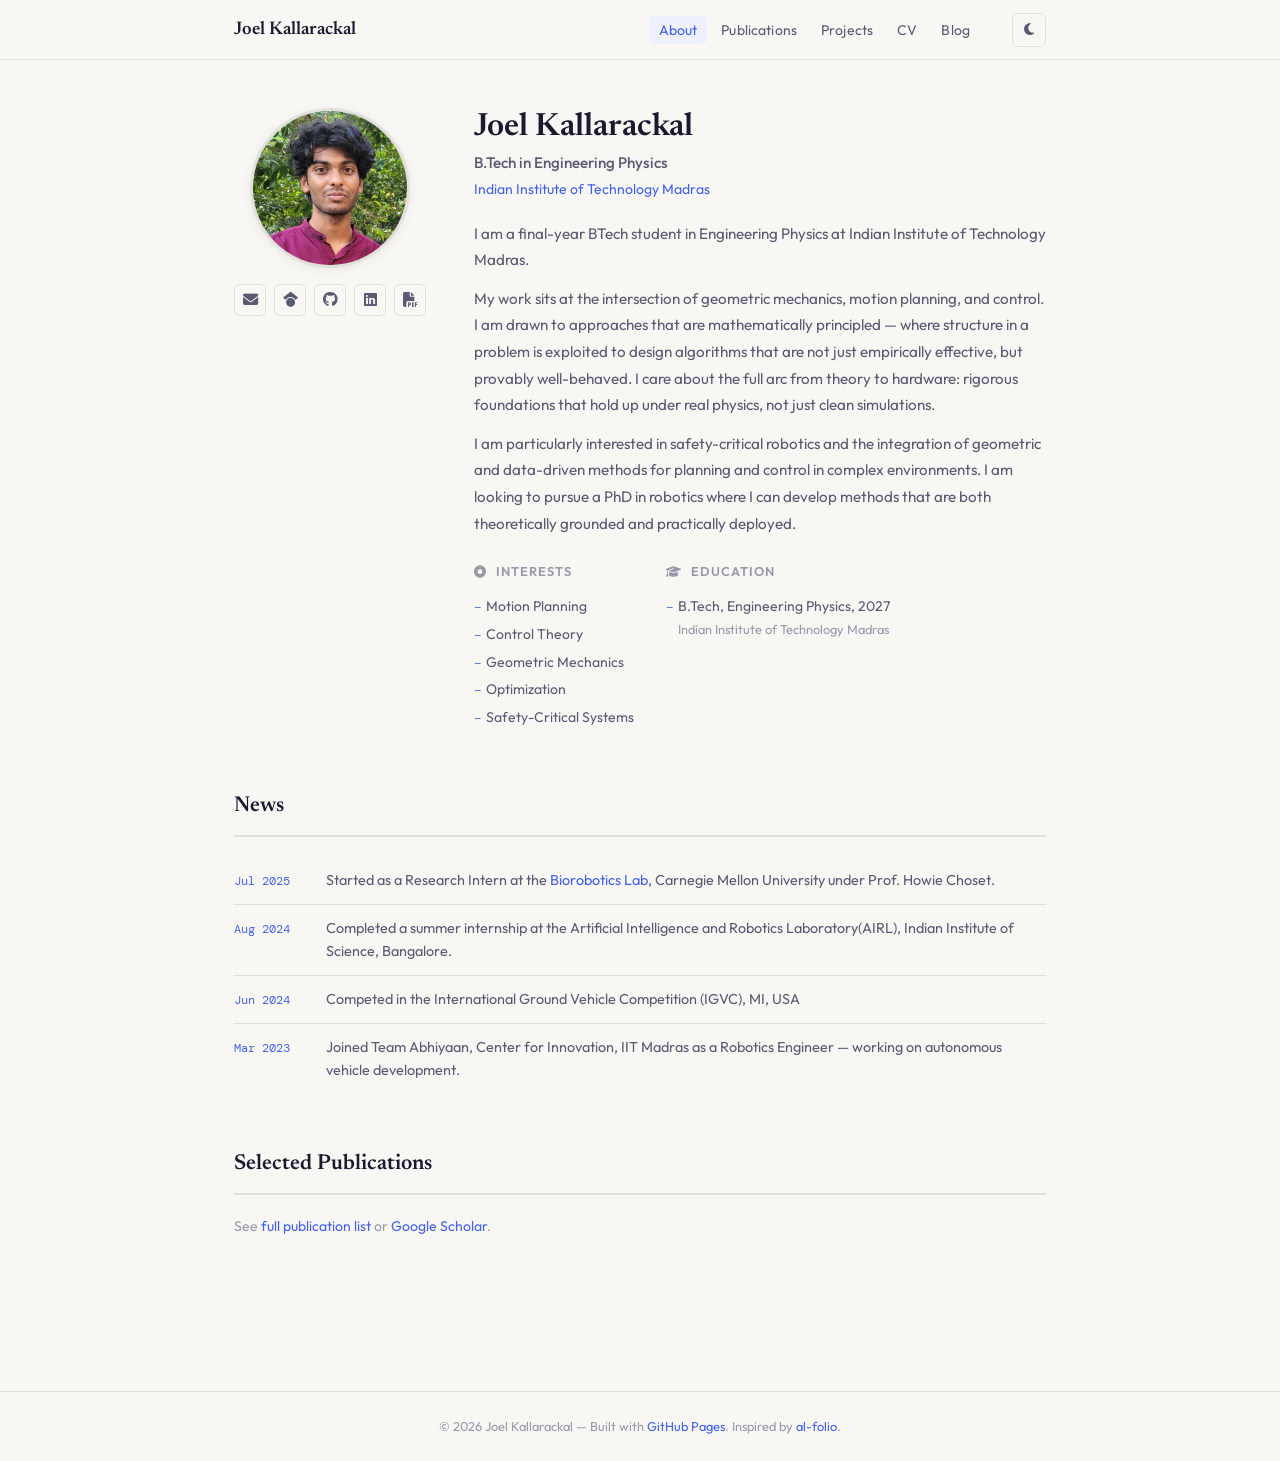
==== commit 5f406ec0: "added projects" ====
--- a/index.html
+++ b/index.html
@@ -1,6 +1,14 @@
 <!DOCTYPE html>
 <html lang="en">
 <head>
+  <script>
+    (function() {
+      const theme = localStorage.getItem('theme') ||
+        (window.matchMedia('(prefers-color-scheme: dark)').matches ? 'dark' : 'light');
+      document.documentElement.setAttribute('data-theme', theme);
+    })();
+  </script>
+
   <meta charset="UTF-8" />
   <meta name="viewport" content="width=device-width, initial-scale=1.0" />
   <title>About | Joel Kallarackal</title>
@@ -48,21 +56,22 @@
 
       <div class="profile-right">
         <h1 class="profile-name">Joel Kallarackal</h1>
-        <p class="profile-position">Research Intern</p>
+        <p class="profile-position">B.Tech in Engineering Physics</p>
         <p class="profile-affil">
-          <a href="https://cs.university.edu" target="_blank">Robotics Institute</a><br />
-          <a href="https://university.edu" target="_blank">Carnegie Mellon University</a>
+          <!-- <a href="https://cs.university.edu" target="_blank">Robotics Institute</a><br /> -->
+          <a href="https://university.edu" target="_blank">Indian Institute of Technology Madras</a>
         </p>
 
         <p class="profile-bio">
-          I am a final-year undergraduate in <strong>Engineering Physics</strong>  at IIT Madras, currently a Research Intern at the <strong>Robotics Institute, Carnegie Mellon University</strong> under  <a href="https://www.ri.cmu.edu/ri-faculty/howie-choset/">Prof. Howie Choset</a>. 
+          <!-- I am a final-year BTech student in Engineering Physics at Indian Institute of Technology Madras, with a strong interest in motion planning and control. I am particularly drawn to the mathematical foundations of robotics, especially geometric methods, optimization, and nonlinear systems theory. I am interested in safety-critical robotics and in understanding how principled theoretical ideas can enable robust deployment in real-world systems. I am also curious about how these foundations can be combined with data-driven methods. -->
+          I am a final-year BTech student in Engineering Physics at Indian Institute of Technology Madras.
           </p>
 
         <p class="profile-bio">
-          <!-- My research focuses on snake robot locomotion and planning — including gait development for complex pipe networks, motion planning for confined spaces, and dynamics and control of underwater snake robots. I am broadly interested in motion planning, controls and geometric mechanics.
-          Previously, I developed autonomous navigation systems for ground vehicles at IIT Madras and have worked on problems spanning surgical robotics and reinforcement learning. -->
-          I enjoy thinking about motion planning and control from a geometric perspective — how structure in a problem can be exploited to design more efficient and reliable algorithms. 
-          I am also interested in the intersection of these ideas with data-driven methods.
+          My work sits at the intersection of geometric mechanics, motion planning, and control. I am drawn to approaches that are mathematically principled — where structure in a problem is exploited to design algorithms that are not just empirically effective, but provably well-behaved. I care about the full arc from theory to hardware: rigorous foundations that hold up under real physics, not just clean simulations.       
+        </p>
+        <p class="profile-bio">
+          I am particularly interested in safety-critical robotics and the integration of geometric and data-driven methods for planning and control in complex environments. I am looking to pursue a PhD in robotics where I can develop methods that are both theoretically grounded and practically deployed. 
         </p>
 
         <div class="profile-interests">
@@ -70,9 +79,10 @@
             <h3><i class="fa-solid fa-circle-dot"></i> Interests</h3>
             <ul>
               <li>Motion Planning</li>
-              <li>Robot Dynamics and Control</li>
-              <li>Reinforcement Learning</li>
+              <li>Control Theory</li>
               <li>Geometric Mechanics</li>
+              <li>Optimization</li>
+              <li>Safety-Critical Systems</li>
             </ul>
           </div>
           <div class="interest-col">
@@ -93,10 +103,22 @@
       <h2 class="section-title">News</h2>
       <div class="news-list">
         <div class="news-item">
-          <span class="news-date">July 2025</span>
+          <span class="news-date">Jul 2025</span>
           <span class="news-text">Started as a Research Intern at the <a href="https://biorobotics.org/">Biorobotics Lab</a>, Carnegie Mellon University under Prof. Howie Choset.</span>
         </div>
-      </div>
+        <div class="news-item">
+          <span class="news-date">Aug 2024</span>
+          <span class="news-text">Completed a summer internship at the Artificial Intelligence and Robotics Laboratory(AIRL), Indian Institute of Science, Bangalore.</span>
+        </div>
+        <div class="news-item">
+          <span class="news-date">Jun 2024</span>
+          <span class="news-text">Competed in the International Ground Vehicle Competition (IGVC), MI, USA</span>
+        </div>
+        <div class="news-item">
+          <span class="news-date">Mar 2023</span>
+          <span class="news-text"> Joined Team Abhiyaan, Center for Innovation, IIT Madras as a Robotics Engineer — working on autonomous vehicle development.</span>
+        </div>
+       </div>
     </section>
 
     <!-- SELECTED PUBLICATIONS -->
--- a/assets/css/main.css
+++ b/assets/css/main.css
@@ -497,15 +497,54 @@
   box-shadow: 0 8px 28px rgba(0,0,0,0.1);
 }
 
+.project-card {
+  display: flex;
+  flex-direction: column;
+  background: var(--bg-card);
+  border: 1px solid var(--border);
+  border-radius: var(--radius);
+  overflow: hidden;
+  box-shadow: var(--shadow);
+}
+
 .project-img {
   width: 100%;
-  height: 160px;
+  height: 220px;
+  overflow: hidden;
+  flex-shrink: 0;
+}
+
+.project-img img {
+  width: 100%;
+  height: 100%;
+  object-fit: cover;   /* IMPORTANT: apply here */
+  display: block;
+}
+
+.project-media {
+  width: 100%;
+  height: 220px;
+  overflow: hidden;
+}
+
+.project-media video {
+  width: 100%;
+  height: 100%;
   object-fit: cover;
-  background: var(--accent-light);
-  display: flex;
-  align-items: center;
-  justify-content: center;
-  font-size: 2.5rem;
+  display: block;
+}
+
+.project-body {
+  padding: 18px 20px;
+  background: var(--bg-card);
+}
+
+.project-title {
+  font-size: 0.95rem;
+  font-weight: 600;
+  color: var(--text);
+  margin-bottom: 10px;
+  line-height: 1.4;
 }
 
 .project-img-placeholder {
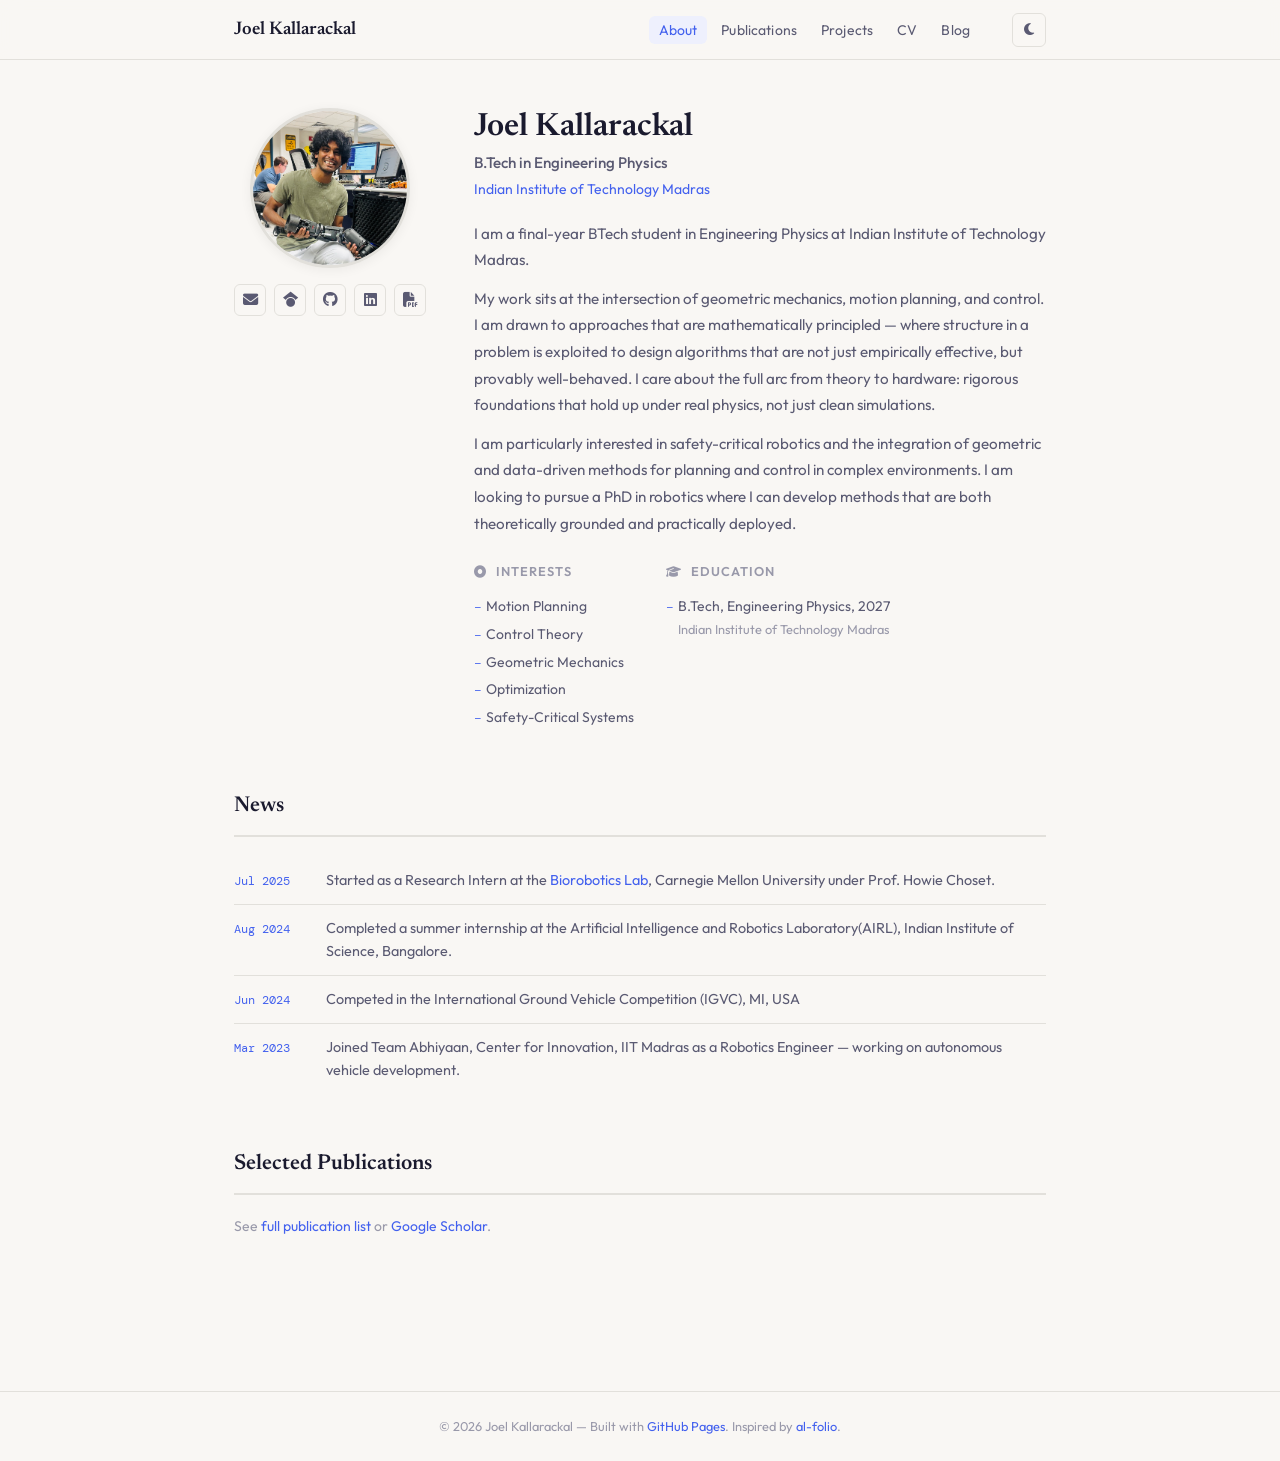
==== commit 379a74df: "finished projects v1" ====
--- a/index.html
+++ b/index.html
@@ -43,7 +43,7 @@
     <section class="profile-section">
       <div class="profile-left">
         <div class="profile-img-wrap">
-          <img src="assets/img/me3.jpeg" alt="Joel Kallarackal" class="profile-img" onerror="this.src='https://ui-avatars.com/api/?name=Jane+Doe&size=240&background=c9d6df&color=2c3e50&bold=true&font-size=0.35'" />
+          <img src="assets/img/me6.jpeg" alt="Joel Kallarackal" class="profile-img" onerror="this.src='https://ui-avatars.com/api/?name=Jane+Doe&size=240&background=c9d6df&color=2c3e50&bold=true&font-size=0.35'" />
         </div>
         <div class="profile-social">
           <a href="mailto:jkallara@andrew.cmu.edu" title="Email"><i class="fa-solid fa-envelope"></i></a>
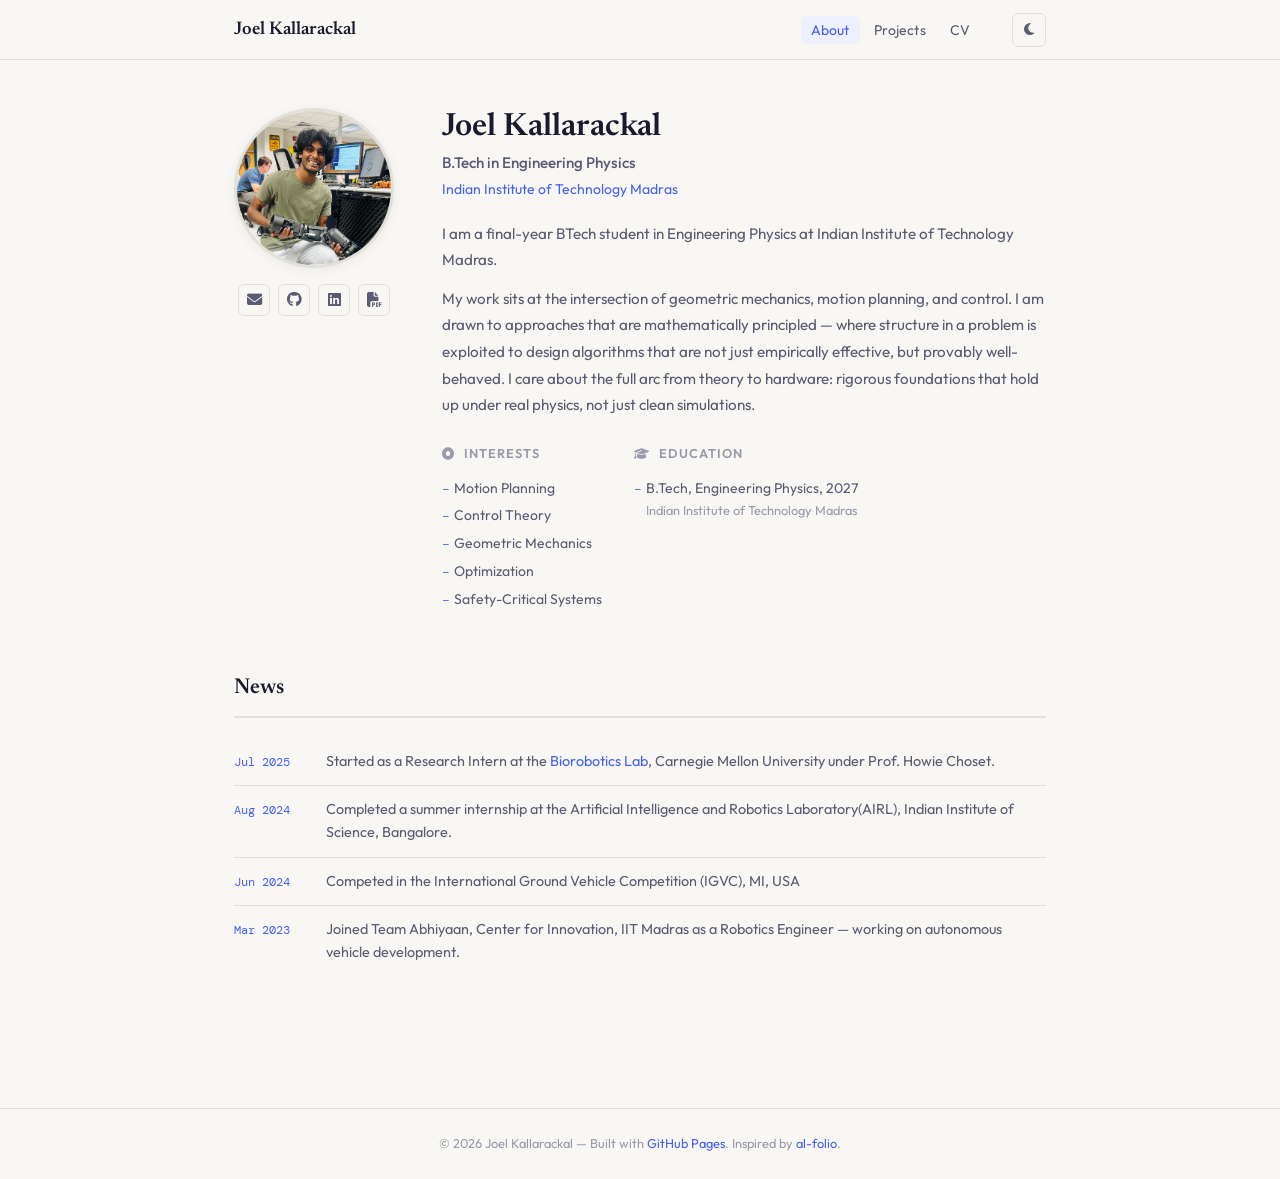
==== commit 466af9a2: "removed publications, blog sections" ====
--- a/index.html
+++ b/index.html
@@ -25,10 +25,10 @@
       <a class="nav-brand" href="index.html">Joel Kallarackal</a>
       <ul class="nav-links">
         <li><a href="index.html" class="active">About</a></li>
-        <li><a href="publications.html">Publications</a></li>
+        <!-- <li><a href="publications.html">Publications</a></li> -->
         <li><a href="projects.html">Projects</a></li>
         <li><a href="assets/pdf/cv.pdf" target="_blank">CV</a></li>
-        <li><a href="blog.html">Blog</a></li>
+        <!-- <li><a href="blog.html">Blog</a></li> -->
       </ul>
       <button class="theme-toggle" id="themeToggle" aria-label="Toggle theme">
         <i class="fa-solid fa-moon"></i>
@@ -47,7 +47,7 @@
         </div>
         <div class="profile-social">
           <a href="mailto:jkallara@andrew.cmu.edu" title="Email"><i class="fa-solid fa-envelope"></i></a>
-          <a href="https://scholar.google.com" title="Google Scholar" target="_blank"><i class="fa-brands fa-google-scholar"></i></a>
+          <!-- <a href="https://scholar.google.com" title="Google Scholar" target="_blank"><i class="fa-brands fa-google-scholar"></i></a> -->
           <a href="https://github.com/joel-kallarackal" title="GitHub" target="_blank"><i class="fa-brands fa-github"></i></a>
           <a href="https://www.linkedin.com/in/joel-george-kallarackal/" title="LinkedIn" target="_blank"><i class="fa-brands fa-linkedin"></i></a>
           <a href="assets/pdf/cv.pdf" title="Download CV" target="_blank"><i class="fa-solid fa-file-pdf"></i></a>
@@ -70,9 +70,9 @@
         <p class="profile-bio">
           My work sits at the intersection of geometric mechanics, motion planning, and control. I am drawn to approaches that are mathematically principled — where structure in a problem is exploited to design algorithms that are not just empirically effective, but provably well-behaved. I care about the full arc from theory to hardware: rigorous foundations that hold up under real physics, not just clean simulations.       
         </p>
-        <p class="profile-bio">
+        <!-- <p class="profile-bio">
           I am particularly interested in safety-critical robotics and the integration of geometric and data-driven methods for planning and control in complex environments. I am looking to pursue a PhD in robotics where I can develop methods that are both theoretically grounded and practically deployed. 
-        </p>
+        </p> -->
 
         <div class="profile-interests">
           <div class="interest-col">
@@ -122,14 +122,14 @@
     </section>
 
     <!-- SELECTED PUBLICATIONS -->
-    <section class="content-section">
+    <!-- <section class="content-section">
       <h2 class="section-title">Selected Publications</h2>
       <p class="section-sub">See <a href="publications.html">full publication list</a> or <a href="https://scholar.google.com" target="_blank">Google Scholar</a>.</p>
 
       <div class="pub-list">
 
       </div>
-    </section>
+    </section> -->
 
   </main>
 
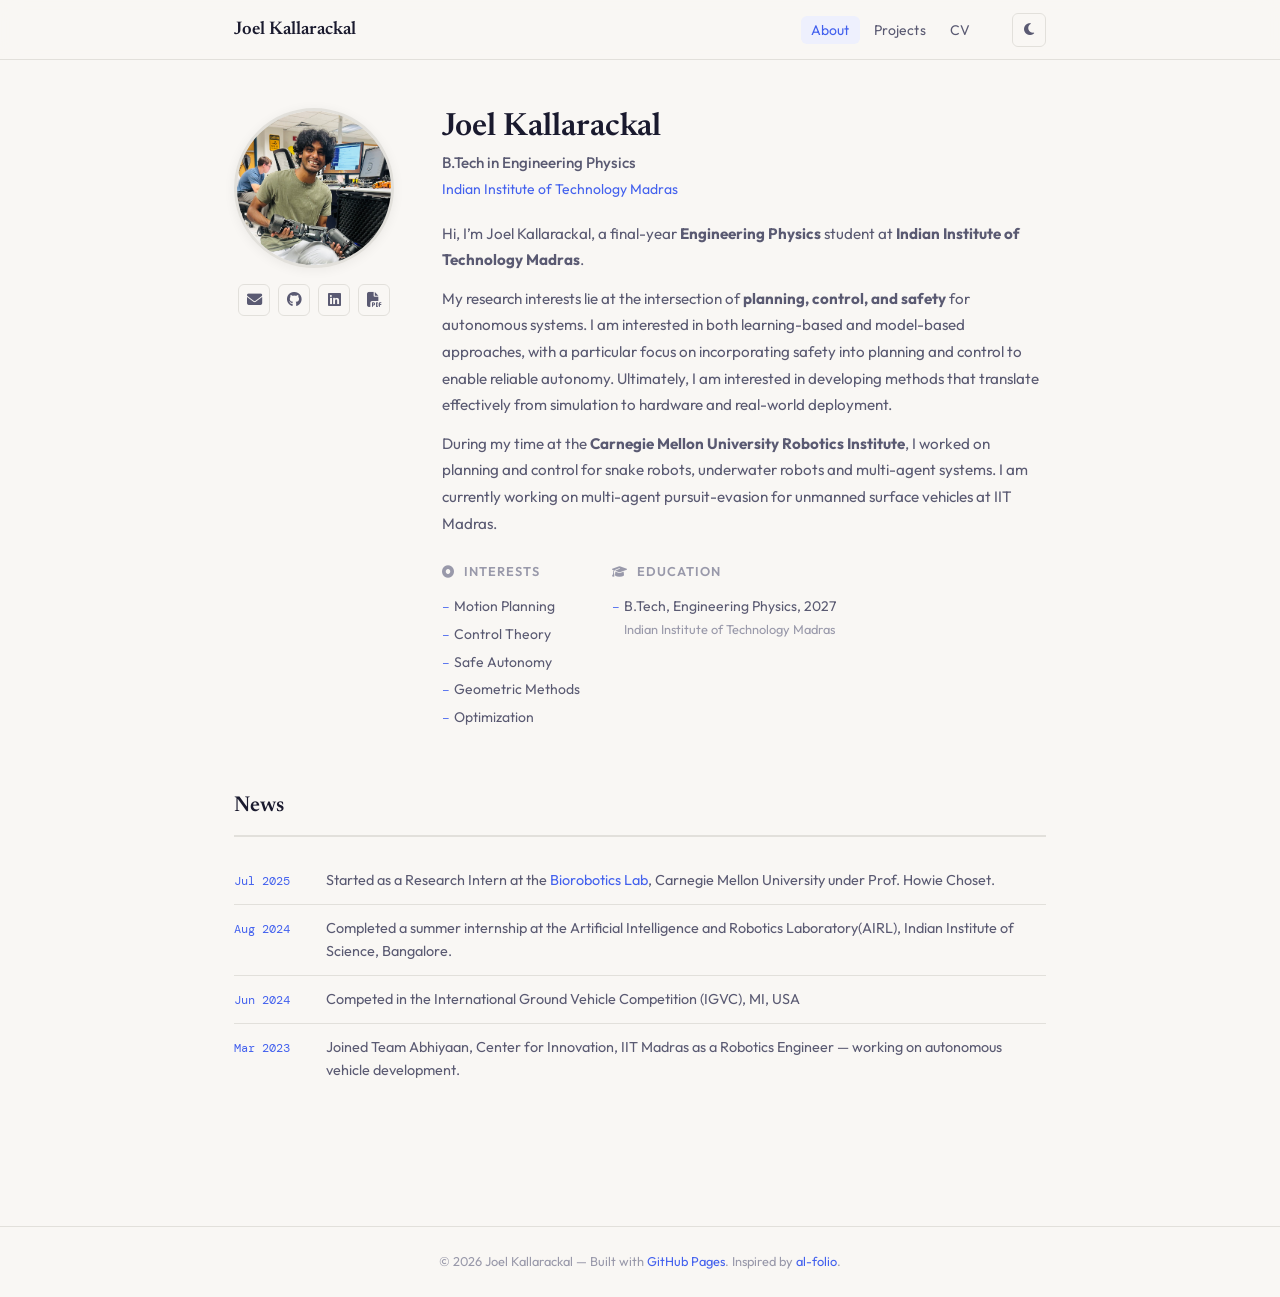
==== commit 2a4cf9b0: "modified bio" ====
--- a/index.html
+++ b/index.html
@@ -63,13 +63,21 @@
         </p>
 
         <p class="profile-bio">
-          <!-- I am a final-year BTech student in Engineering Physics at Indian Institute of Technology Madras, with a strong interest in motion planning and control. I am particularly drawn to the mathematical foundations of robotics, especially geometric methods, optimization, and nonlinear systems theory. I am interested in safety-critical robotics and in understanding how principled theoretical ideas can enable robust deployment in real-world systems. I am also curious about how these foundations can be combined with data-driven methods. -->
-          I am a final-year BTech student in Engineering Physics at Indian Institute of Technology Madras.
-          </p>
+          Hi, I’m Joel Kallarackal, a final-year <b>Engineering Physics</b> student at <b>Indian Institute of Technology Madras</b>.
+        </p>
 
         <p class="profile-bio">
+          <!-- I am a final-year BTech student in Engineering Physics at Indian Institute of Technology Madras, with a strong interest in motion planning and control. I am particularly drawn to the mathematical foundations of robotics, especially geometric methods, optimization, and nonlinear systems theory. I am interested in safety-critical robotics and in understanding how principled theoretical ideas can enable robust deployment in real-world systems. I am also curious about how these foundations can be combined with data-driven methods. -->
+          My research interests lie at the intersection of <b>planning, control, and safety</b> for autonomous systems. I am interested in both learning-based and model-based approaches, with a particular focus on incorporating safety into planning and control to enable reliable autonomy. Ultimately, I am interested in developing methods that translate effectively from simulation to hardware and real-world deployment.   
+        </p>
+        
+        <p class="profile-bio">
+          During my time at the <b>Carnegie Mellon University Robotics Institute</b>, I worked on planning and control for snake robots, underwater robots and multi-agent systems. I am currently working on multi-agent pursuit-evasion for unmanned surface vehicles at IIT Madras.
+        </p>
+
+        <!-- <p class="profile-bio">
           My work sits at the intersection of geometric mechanics, motion planning, and control. I am drawn to approaches that are mathematically principled — where structure in a problem is exploited to design algorithms that are not just empirically effective, but provably well-behaved. I care about the full arc from theory to hardware: rigorous foundations that hold up under real physics, not just clean simulations.       
-        </p>
+        </p> -->
         <!-- <p class="profile-bio">
           I am particularly interested in safety-critical robotics and the integration of geometric and data-driven methods for planning and control in complex environments. I am looking to pursue a PhD in robotics where I can develop methods that are both theoretically grounded and practically deployed. 
         </p> -->
@@ -80,9 +88,9 @@
             <ul>
               <li>Motion Planning</li>
               <li>Control Theory</li>
-              <li>Geometric Mechanics</li>
+              <li>Safe Autonomy</li>
+              <li>Geometric Methods</li>
               <li>Optimization</li>
-              <li>Safety-Critical Systems</li>
             </ul>
           </div>
           <div class="interest-col">
